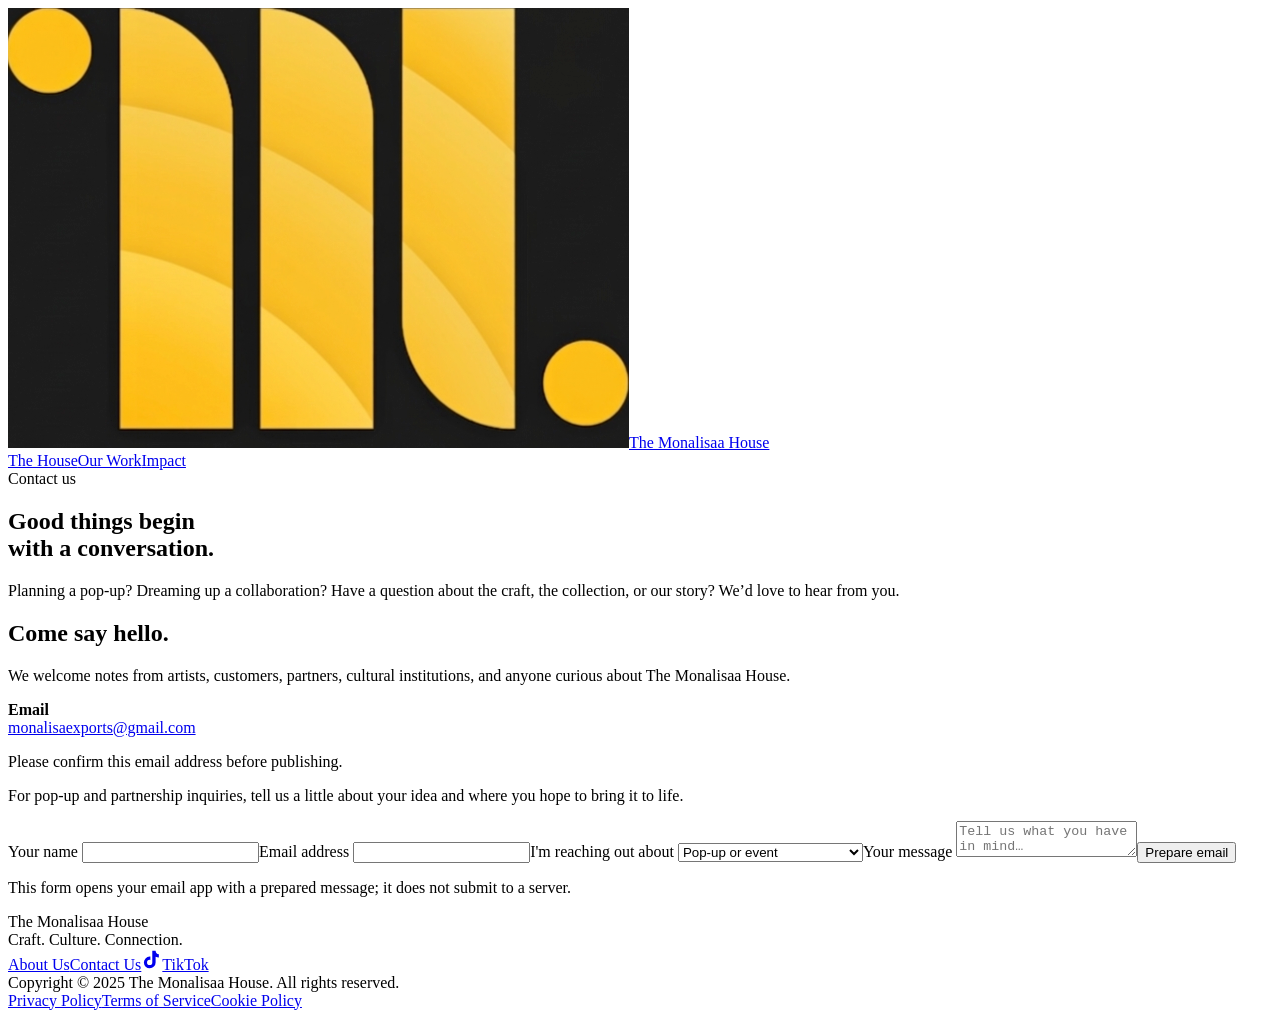
==== contact.html @ e3015feb "Add to root" ====
<!DOCTYPE html><html lang="en"><head><meta charset="UTF-8"><meta name="viewport" content="width=device-width,initial-scale=1"><title>Contact Us | The Monalisaa House</title><meta name="description" content="Contact Monalisaa House about pop-ups, craft, events and collaborations."><link rel="preconnect" href="https://fonts.googleapis.com"><link rel="preconnect" href="https://fonts.gstatic.com" crossorigin><link href="https://fonts.googleapis.com/css2?family=Cormorant+Garamond:wght@400;500;600;700&family=DM+Sans:wght@400;500;600&display=swap" rel="stylesheet"><link rel="stylesheet" href="style.css"></head><body class="contact-page"><header><div class="container"><nav>
  <a class="brand" href="index.html"><!-- LOGO: save your logo as images/logo.png. Remove the hidden attribute when ready. --><img class="brand-logo" src="images/logo.png" alt="" onerror="this.style.display='none'">The Monalisaa House</a>
  <div class="navlinks"><a href="index.html#house">The House</a><a href="index.html#work">Our Work</a><a href="impact.html">Impact</a></div>
</nav></div></header><main><section class="container text-page"><div class="eyebrow">Contact us</div><h1>Good things begin<br>with a conversation.</h1><p class="lede">Planning a pop-up? Dreaming up a collaboration? Have a question about the craft, the collection, or our story? We’d love to hear from you.</p>
<div class="contact-grid"><div class="contact-info"><h2>Come say hello.</h2><p>We welcome notes from artists, customers, partners, cultural institutions, and anyone curious about The Monalisaa House.</p><p><strong>Email</strong><br><a href="mailto:monalisaexports@gmail.com">monalisaexports@gmail.com</a></p><p class="small">Please confirm this email address before publishing.</p><p>For pop-up and partnership inquiries, tell us a little about your idea and where you hope to bring it to life.</p></div>
<form class="contact-form" id="contact-form"><label>Your name <input name="name" required maxlength="120" autocomplete="name"></label><label>Email address <input name="email" type="email" required autocomplete="email"></label><label>I'm reaching out about <select name="topic"><option>Pop-up or event</option><option>Partnership or collaboration</option><option>Products and craft</option><option>Something else</option></select></label><label>Your message <textarea name="message" required maxlength="5000" placeholder="Tell us what you have in mind…"></textarea></label><button class="btn primary" type="submit">Prepare email</button><p class="form-note" role="status" id="form-status">This form opens your email app with a prepared message; it does not submit to a server.</p></form></div></section>
<script>document.getElementById('contact-form').addEventListener('submit',function(e){e.preventDefault();if(!this.reportValidity())return;const d=new FormData(this);const subject='Monalisaa House inquiry: '+d.get('topic');const body='Name: '+d.get('name')+'\nEmail: '+d.get('email')+'\nTopic: '+d.get('topic')+'\n\n'+d.get('message');window.location.href='mailto:monalisaexports@gmail.com?subject='+encodeURIComponent(subject)+'&body='+encodeURIComponent(body);document.getElementById('form-status').textContent='Your email app should open with your message ready to send.';});</script></main><footer><div class="container">
  <div class="footer-grid"><div><div class="footer-brand">The Monalisaa House</div><div class="small">Craft. Culture. Connection.</div></div>
    <div class="footer-links small"><a href="impact.html#about-us">About Us</a><a href="contact.html">Contact Us</a><a href="https://www.tiktok.com/" target="_blank" rel="noopener noreferrer" title="Replace with your official TikTok profile URL" aria-label="TikTok"><svg class="tiktok-mark" width="21" height="21" viewBox="0 0 24 24" fill="currentColor" aria-hidden="true"><path d="M16.7 2c.2 2.3 1.5 3.9 3.7 4.1v3.7a9.2 9.2 0 0 1-3.7-1v6.6a6.7 6.7 0 1 1-6.8-6.7h.8v3.8a3 3 0 0 0-.8-.1 3 3 0 1 0 3 3V2h3.8Z"/></svg><span class="sr-only">TikTok</span></a></div>
  </div>
  <div class="footer-bottom small"><span>Copyright © 2025 The Monalisaa House. All rights reserved.</span>
    <div class="legal-links"><a href="privacy.html">Privacy Policy</a><a href="terms.html">Terms of Service</a><a href="cookies.html">Cookie Policy</a></div>
  </div>
</div></footer></body></html>
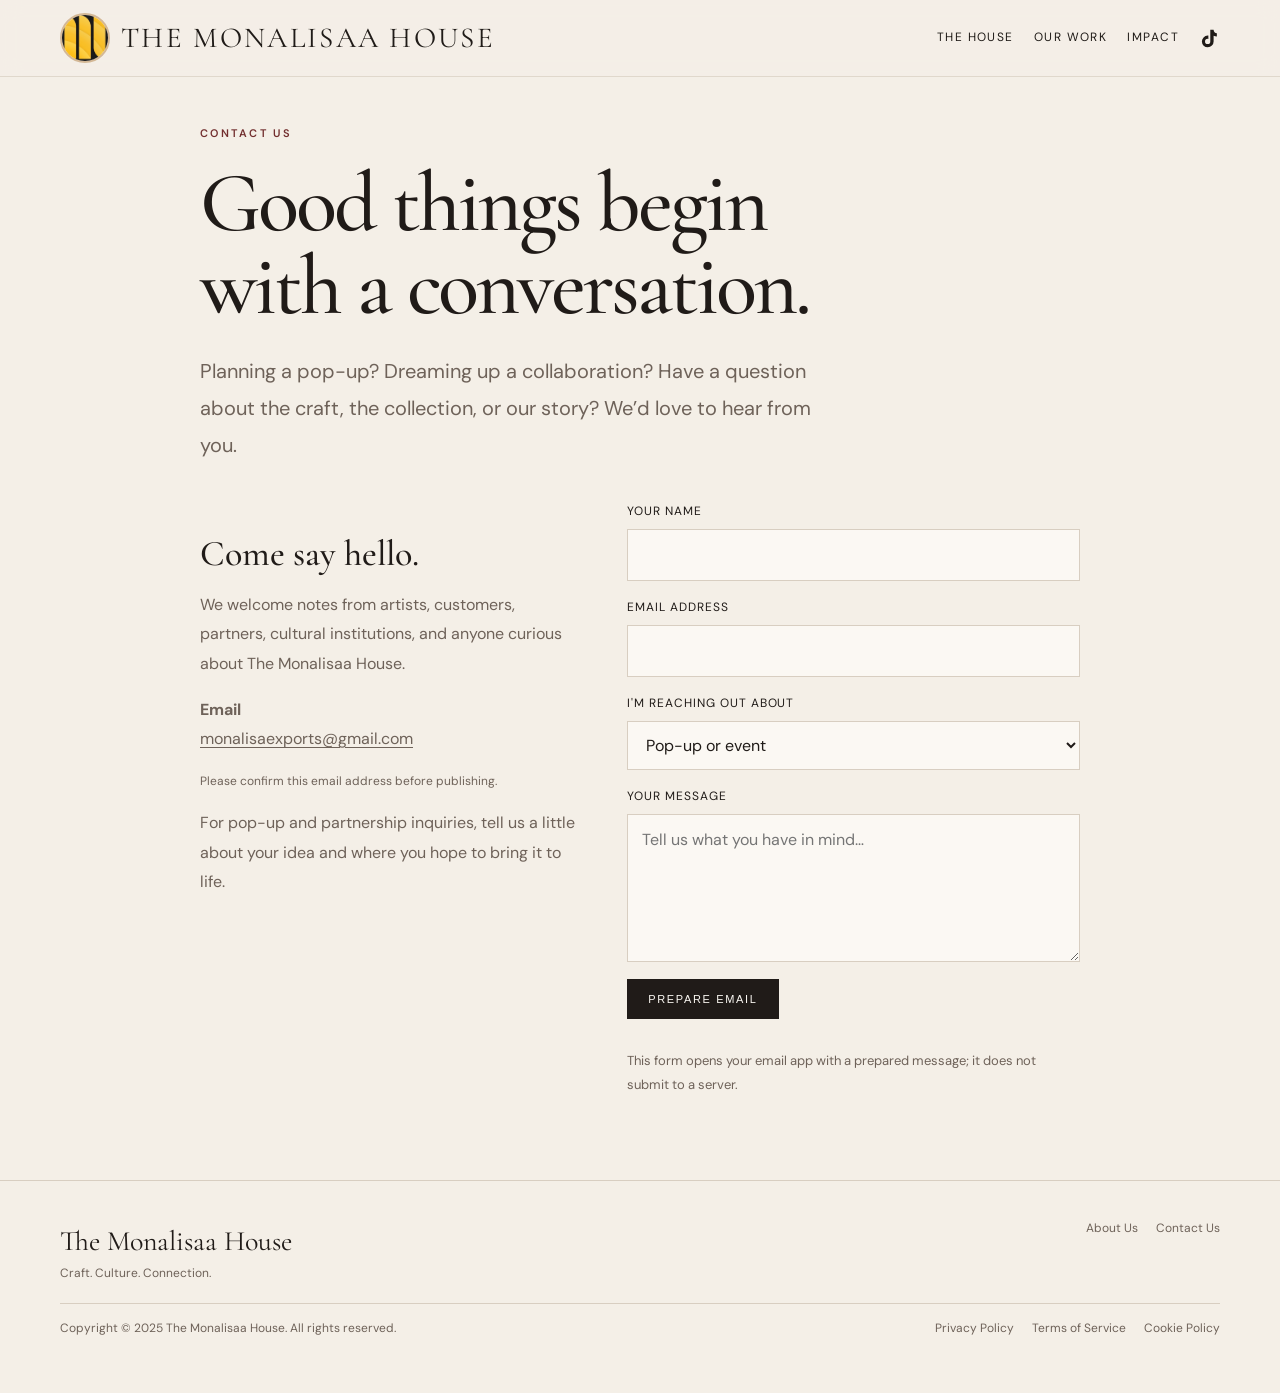
==== commit 74fb3265: "Add TikTok link to navigation and footer" ====
--- a/contact.html
+++ b/contact.html
@@ -1,14 +1,14 @@
 <!DOCTYPE html><html lang="en"><head><meta charset="UTF-8"><meta name="viewport" content="width=device-width,initial-scale=1"><title>Contact Us | The Monalisaa House</title><meta name="description" content="Contact Monalisaa House about pop-ups, craft, events and collaborations."><link rel="preconnect" href="https://fonts.googleapis.com"><link rel="preconnect" href="https://fonts.gstatic.com" crossorigin><link href="https://fonts.googleapis.com/css2?family=Cormorant+Garamond:wght@400;500;600;700&family=DM+Sans:wght@400;500;600&display=swap" rel="stylesheet"><link rel="stylesheet" href="style.css"></head><body class="contact-page"><header><div class="container"><nav>
   <a class="brand" href="index.html"><!-- LOGO: save your logo as images/logo.png. Remove the hidden attribute when ready. --><img class="brand-logo" src="images/logo.png" alt="" onerror="this.style.display='none'">The Monalisaa House</a>
-  <div class="navlinks"><a href="index.html#house">The House</a><a href="index.html#work">Our Work</a><a href="impact.html">Impact</a></div>
+  <div class="navlinks"><a href="index.html#house">The House</a><a href="index.html#work">Our Work</a><a href="impact.html">Impact</a><a href="https://www.tiktok.com/@monalisaahouse?lang=en" target="_blank" rel="noopener noreferrer" title="Replace with your official TikTok profile URL" aria-label="TikTok"><svg class="tiktok-mark" width="21" height="21" viewBox="0 0 24 24" fill="currentColor" aria-hidden="true"><path d="M16.7 2c.2 2.3 1.5 3.9 3.7 4.1v3.7a9.2 9.2 0 0 1-3.7-1v6.6a6.7 6.7 0 1 1-6.8-6.7h.8v3.8a3 3 0 0 0-.8-.1 3 3 0 1 0 3 3V2h3.8Z"/></svg><span class="sr-only">TikTok</span></a></div>
 </nav></div></header><main><section class="container text-page"><div class="eyebrow">Contact us</div><h1>Good things begin<br>with a conversation.</h1><p class="lede">Planning a pop-up? Dreaming up a collaboration? Have a question about the craft, the collection, or our story? We’d love to hear from you.</p>
 <div class="contact-grid"><div class="contact-info"><h2>Come say hello.</h2><p>We welcome notes from artists, customers, partners, cultural institutions, and anyone curious about The Monalisaa House.</p><p><strong>Email</strong><br><a href="mailto:monalisaexports@gmail.com">monalisaexports@gmail.com</a></p><p class="small">Please confirm this email address before publishing.</p><p>For pop-up and partnership inquiries, tell us a little about your idea and where you hope to bring it to life.</p></div>
 <form class="contact-form" id="contact-form"><label>Your name <input name="name" required maxlength="120" autocomplete="name"></label><label>Email address <input name="email" type="email" required autocomplete="email"></label><label>I'm reaching out about <select name="topic"><option>Pop-up or event</option><option>Partnership or collaboration</option><option>Products and craft</option><option>Something else</option></select></label><label>Your message <textarea name="message" required maxlength="5000" placeholder="Tell us what you have in mind…"></textarea></label><button class="btn primary" type="submit">Prepare email</button><p class="form-note" role="status" id="form-status">This form opens your email app with a prepared message; it does not submit to a server.</p></form></div></section>
 <script>document.getElementById('contact-form').addEventListener('submit',function(e){e.preventDefault();if(!this.reportValidity())return;const d=new FormData(this);const subject='Monalisaa House inquiry: '+d.get('topic');const body='Name: '+d.get('name')+'\nEmail: '+d.get('email')+'\nTopic: '+d.get('topic')+'\n\n'+d.get('message');window.location.href='mailto:monalisaexports@gmail.com?subject='+encodeURIComponent(subject)+'&body='+encodeURIComponent(body);document.getElementById('form-status').textContent='Your email app should open with your message ready to send.';});</script></main><footer><div class="container">
   <div class="footer-grid"><div><div class="footer-brand">The Monalisaa House</div><div class="small">Craft. Culture. Connection.</div></div>
-    <div class="footer-links small"><a href="impact.html#about-us">About Us</a><a href="contact.html">Contact Us</a><a href="https://www.tiktok.com/" target="_blank" rel="noopener noreferrer" title="Replace with your official TikTok profile URL" aria-label="TikTok"><svg class="tiktok-mark" width="21" height="21" viewBox="0 0 24 24" fill="currentColor" aria-hidden="true"><path d="M16.7 2c.2 2.3 1.5 3.9 3.7 4.1v3.7a9.2 9.2 0 0 1-3.7-1v6.6a6.7 6.7 0 1 1-6.8-6.7h.8v3.8a3 3 0 0 0-.8-.1 3 3 0 1 0 3 3V2h3.8Z"/></svg><span class="sr-only">TikTok</span></a></div>
+    <div class="footer-links small"><a href="impact.html#about-us">About Us</a><a href="contact.html">Contact Us</a></div>
   </div>
   <div class="footer-bottom small"><span>Copyright © 2025 The Monalisaa House. All rights reserved.</span>
     <div class="legal-links"><a href="privacy.html">Privacy Policy</a><a href="terms.html">Terms of Service</a><a href="cookies.html">Cookie Policy</a></div>
   </div>
-</div></footer></body></html>+</div></footer></body></html>
--- a/style.css
+++ b/style.css
@@ -0,0 +1,135 @@
+:root{--ink:#201b18;--muted:#6e6259;--paper:#f4efe7;--cream:#fbf8f3;--line:#d8cec1;--accent:#722f2f;--gold:#a88755}
+    *{box-sizing:border-box} html{scroll-behavior:smooth}
+    body{margin:0;background:var(--paper);color:var(--ink);font-family:"DM Sans",Arial,sans-serif;line-height:1.6}
+    a{color:inherit;text-decoration:none}.container{width:min(1160px,92%);margin:auto}
+    header{position:sticky;top:0;z-index:20;background:rgba(244,239,231,.94);backdrop-filter:blur(10px);border-bottom:1px solid rgba(216,206,193,.7)}
+    nav{min-height:76px;display:flex;align-items:center;justify-content:space-between}
+    .brand{font-family:"Cormorant Garamond",serif;font-size:29px;letter-spacing:.08em;text-transform:uppercase}
+    .navlinks{display:flex;gap:28px;font-size:12px;letter-spacing:.12em;text-transform:uppercase}
+    .navlinks a:hover{color:var(--accent)}
+    .hero{padding:44px 0 36px}.eyebrow{font-size:11px;letter-spacing:.22em;text-transform:uppercase;color:var(--accent);font-weight:600}
+    h1,h2,h3{font-family:"Cormorant Garamond",serif;font-weight:500;line-height:.98;margin:0}
+    h1{font-size:clamp(64px,10vw,132px);max-width:900px;margin:18px 0 26px;letter-spacing:-.035em}
+    h2{font-size:clamp(44px,6vw,76px);margin:12px 0 24px}.lede{font-size:20px;max-width:650px;color:var(--muted)}
+    .actions{display:flex;gap:12px;flex-wrap:wrap;margin-top:30px}.btn{display:inline-block;padding:13px 20px;border:1px solid var(--ink);font-size:11px;letter-spacing:.15em;text-transform:uppercase}
+    .btn.primary{background:var(--ink);color:var(--cream)}.btn:hover{transform:translateY(-1px)}
+    .image{position:relative;overflow:hidden;background:#ddd1c4}.image img{width:100%;height:100%;object-fit:cover;display:block}
+    .image-label{position:absolute;left:16px;bottom:16px;background:rgba(32,27,24,.78);color:#fff;padding:6px 9px;font-size:10px;letter-spacing:.1em;text-transform:uppercase}
+    .hero-image{height:650px;margin-top:30px}.hero-image img{object-position:center 45%}
+    /* Twelve-photo editorial collage beneath the homepage introduction */
+    .photo-collage-wrap{margin-top:27px;background:#e7ded2;padding:14px;border:1px solid var(--line)}
+    .photo-collage{display:grid;grid-template-columns:repeat(6,minmax(0,1fr));grid-auto-rows:clamp(76px,10vw,140px);gap:8px}
+    .collage-tile{position:relative;overflow:hidden;background:#d5c5b4;min-width:0}
+    .collage-tile img{display:block;width:100%;height:100%;object-fit:cover;transition:transform .5s ease}
+    .collage-tile:hover img{transform:scale(1.045)}
+    .collage-tile:nth-child(1){grid-column:span 2;grid-row:span 2}
+    .collage-tile:nth-child(4){grid-column:span 2}
+    .collage-tile:nth-child(7){grid-column:span 2;grid-row:span 2}
+    .collage-tile:nth-child(10){grid-column:span 2}
+    .collage-caption{display:flex;justify-content:space-between;gap:16px;align-items:center;padding:13px 2px 1px;color:var(--muted);font-size:10px;letter-spacing:.14em;text-transform:uppercase}
+    section{padding:50px 0}.intro{display:grid;grid-template-columns:1fr 1.25fr;gap:90px;align-items:start}
+    .section-label{font-size:11px;letter-spacing:.18em;text-transform:uppercase;color:var(--accent)}
+    .intro-copy{font-family:"Cormorant Garamond",serif;font-size:32px;line-height:1.15}
+    .cards{display:grid;grid-template-columns:repeat(3,1fr);gap:1px;background:var(--line);margin-top:28px}
+    .card{background:var(--paper);padding:38px 30px;min-height:250px}.num{font-size:11px;color:var(--gold);letter-spacing:.15em}.card h3{font-size:38px;margin:35px 0 12px}.card p{color:var(--muted);font-size:15px}
+    .split{display:grid;grid-template-columns:1fr 1fr;min-height:410px}.split .copy{padding:35px;background:var(--ink);color:var(--cream);display:flex;flex-direction:column;justify-content:center}.split .copy p{color:#d8cec1;max-width:500px}
+    .split .image{min-height:350px}.work-grid{display:grid;grid-template-columns:repeat(2,1fr);gap:0;border-top:1px solid var(--line)}
+    .work-item{padding:32px 0;border-bottom:1px solid var(--line)}.work-item:nth-child(odd){margin-right:35px}.work-item:nth-child(even){margin-left:35px}
+    .work-item h3{font-size:38px;margin:12px 0}.work-item p{color:var(--muted);max-width:480px}
+    .statement{padding:65px 0;text-align:center;background:var(--cream)}.statement h2{max-width:900px;margin:15px auto 25px}.statement p{max-width:680px;margin:auto;color:var(--muted)}
+    .partner{padding:55px 0}.partner-inner{border:1px solid var(--line);padding:35px;text-align:center}.partner-inner p{max-width:620px;margin:0 auto;color:var(--muted)}
+    footer{border-top:1px solid var(--line);padding:38px 0 55px}.footer-grid{display:flex;justify-content:space-between;gap:30px}.footer-brand{font-family:"Cormorant Garamond",serif;font-size:28px}.small{font-size:12px;color:var(--muted)}
+    @media(max-width:800px){.navlinks{display:none}.hero{padding-top:60px}.hero-image{height:430px}.photo-collage-wrap{padding:8px;margin-top:38px}.photo-collage{grid-template-columns:repeat(4,minmax(0,1fr));grid-auto-rows:clamp(70px,18vw,115px);gap:6px}.collage-tile:nth-child(1),.collage-tile:nth-child(7){grid-column:span 2;grid-row:span 2}.collage-tile:nth-child(4),.collage-tile:nth-child(10){grid-column:span 2}.collage-caption{font-size:9px;letter-spacing:.08em}.intro,.split{grid-template-columns:1fr}.cards,.work-grid{grid-template-columns:1fr}.work-item:nth-child(odd),.work-item:nth-child(even){margin:0}.split .copy{padding:55px 7%}.partner-inner{padding:45px 25px}.footer-grid{flex-direction:column}}
+  
+/* Shared site additions */
+.brand{display:inline-flex;gap:11px;align-items:center;white-space:nowrap}
+.brand-logo {
+    width: 50px;
+    height: 50px;
+    border-radius: 50%;
+    object-fit: cover;
+    object-position: center;
+    border: 2px solid #d4b896;
+    background-color: #fff;
+        }
+.brand-logo:not([src]),.brand-logo[src=""]{display:none}
+.navlinks{align-items:center;gap:20px;flex-wrap:wrap}
+.footer-grid{align-items:flex-start;flex-wrap:wrap}
+.footer-links,.legal-links,.social-links{display:flex;gap:12px 18px;flex-wrap:wrap}
+.footer-bottom{margin-top:20px;padding-top:15px;border-top:1px solid var(--line);display:flex;justify-content:space-between;gap:20px;flex-wrap:wrap}
+footer a:hover,.footer-links a:hover,.legal-links a:hover{color:var(--accent);text-decoration:underline}
+.text-page{padding:48px 0 70px;max-width:880px}
+.text-page h1{font-size:clamp(50px,7vw,85px)}
+.text-page h2{font-size:36px;line-height:1.1;margin:32px 0 12px}
+.text-page p,.text-page li{color:var(--muted);line-height:1.85}
+.text-page a,.contact-info a{text-decoration:underline;text-underline-offset:3px}
+.contact-grid{display:grid;grid-template-columns:1fr 1.2fr;gap:50px;margin-top:38px}
+.contact-form{display:grid;gap:17px}
+.contact-form label{font-size:12px;letter-spacing:.08em;text-transform:uppercase;display:grid;gap:8px}
+.contact-form input,.contact-form textarea,.contact-form select{width:100%;padding:12px 14px;background:var(--cream);border:1px solid var(--line);border-radius:0;font:inherit;font-size:16px;color:var(--ink)}
+.contact-form textarea{min-height:148px;resize:vertical}
+.contact-form button{justify-self:start;cursor:pointer}
+.form-note{font-size:13px;color:var(--muted)}
+.history{background:var(--cream)}
+.history-grid{display:grid;grid-template-columns:1fr 1.3fr;gap:70px;align-items:start}
+.history-copy{font-family:"Cormorant Garamond",serif;font-size:clamp(24px,3vw,35px);line-height:1.25}
+.history-copy p{margin-top:0}
+/* Impact-specific styling, scoped to avoid collisions with the homepage */
+body.impact-page .hero{padding:47px 0 40px}
+body.impact-page h1{font-size:clamp(58px,9vw,115px);max-width:1000px}
+body.impact-page .hero-image{height:570px;margin-top:28px}
+body.impact-page .impact{padding:55px 0}
+.impact-grid{display:grid;grid-template-columns:1fr 1fr;gap:1px;background:var(--line);margin-top:28px}
+.impact-card{background:var(--paper);padding:30px;min-height:230px}
+.impact-card h3{font-size:40px;margin:25px 0 15px}
+.impact-card p{color:var(--muted)}
+.dark{background:var(--ink);color:var(--cream);padding:60px 0}
+.dark p{color:#d8cec1;max-width:720px;font-size:19px}
+.dark h2{max-width:900px}
+.ngo{padding:55px 0;background:var(--cream)}
+.ngo-box{border:1px solid var(--line);padding:35px;display:grid;grid-template-columns:1fr 1fr;gap:35px;align-items:center}
+.ngo p{color:var(--muted)}
+.founder{padding:55px 0}
+.founder-grid{display:grid;grid-template-columns:minmax(260px,420px) 1fr;gap:50px;align-items:center}
+.founder-image{height:600px}
+.founder-copy p{color:var(--muted)}
+.partner-box{padding:38px;border:1px solid var(--line);text-align:center}
+.partner-box p{max-width:650px;margin:auto;color:var(--muted)}
+@media(max-width:800px){
+ .navlinks{display:flex;gap:12px;font-size:10px;padding-bottom:14px}
+ nav{flex-wrap:wrap;gap:4px}.brand{padding-top:12px}.brand-logo{width:34px;height:34px}
+ .hero{padding-top:30px}.photo-collage-wrap{margin-top:20px}
+ .contact-grid,.history-grid,.impact-grid,.ngo-box,.founder-grid{grid-template-columns:1fr}
+ .founder-image{height:390px}.ngo-box{padding:25px}.partner-box{padding:25px}
+ .footer-grid{gap:18px}.text-page{padding:30px 0 50px}
+}
+@media(max-width:440px){.brand{font-size:25px}.navlinks{gap:10px}.collage-caption{flex-wrap:wrap}}
+
+/* Homepage's immersive 12-image collage, positioned behind the first hero headline. */
+body.home-page .hero-collage{position:relative;isolation:isolate;display:flex;align-items:center;min-height:clamp(590px,70vw,790px);padding:85px 0;overflow:hidden;background:#2a211b;color:#fff}
+body.home-page .hero-collage .photo-collage-wrap{position:absolute;inset:0;z-index:-2;margin:0;padding:0;border:0;background:#524538;pointer-events:none}
+body.home-page .hero-collage .photo-collage{width:100%;height:100%;grid-template-columns:repeat(6,minmax(0,1fr));grid-template-rows:repeat(4,minmax(0,1fr));grid-auto-rows:auto;gap:7px}
+body.home-page .hero-collage .collage-tile{grid-column:auto;grid-row:auto}
+body.home-page .hero-collage .collage-tile:nth-child(1),body.home-page .hero-collage .collage-tile:nth-child(7){grid-column:span 2;grid-row:span 2}
+body.home-page .hero-collage .collage-tile:nth-child(4),body.home-page .hero-collage .collage-tile:nth-child(10){grid-column:span 2}
+.hero-shade{position:absolute;inset:0;z-index:-1;background:linear-gradient(90deg,rgba(20,14,12,.84) 0%,rgba(20,14,12,.65) 45%,rgba(20,14,12,.35) 100%)}
+.hero-content{position:relative;z-index:1}
+.hero-collage .eyebrow{color:#eee0cb}
+.hero-collage .lede{color:#f5eee5;max-width:620px;text-shadow:0 1px 9px rgba(0,0,0,.3)}
+.hero-collage h1{text-shadow:0 2px 15px rgba(0,0,0,.16)}
+.hero-collage .btn{border-color:#fff;color:#fff}
+.hero-collage .btn.primary{background:#f4efe7;color:#201b18;border-color:#f4efe7}
+.event-feature{padding:24px 0 36px}
+.event-feature .hero-image{height:clamp(340px,49vw,620px);margin:0}
+/* Keep the cultural exchange photograph behind the readable overlaid text. */
+.statement-photo{position:relative;isolation:isolate;overflow:hidden;background:#302923;color:#fff;padding:90px 0}
+.statement-photo .statement-background{position:absolute;inset:0;width:100%;height:100%;object-fit:cover;z-index:-2}
+.statement-photo .statement-shade{position:absolute;inset:0;z-index:-1;background:rgba(20,15,13,.68)}
+.statement-photo .statement-content{position:relative;z-index:1}
+.statement-photo .eyebrow{color:#e8cfaa}
+.statement-photo p{color:#f0e9e0}
+/* Compact TikTok icon link in every footer */
+.footer-links a[aria-label="TikTok"]{display:inline-flex;align-items:center;justify-content:center;min-width:26px;min-height:26px}
+.tiktok-mark{display:block}
+.sr-only{position:absolute;width:1px;height:1px;padding:0;margin:-1px;overflow:hidden;clip:rect(0,0,0,0);white-space:nowrap;border:0}
+@media(max-width:800px){body.home-page .hero-collage{min-height:620px;padding:65px 0}.hero-collage .photo-collage{gap:4px}.hero-shade{background:rgba(20,14,12,.68)}.event-feature{padding:18px 0 28px}.statement-photo{padding:65px 0}}
